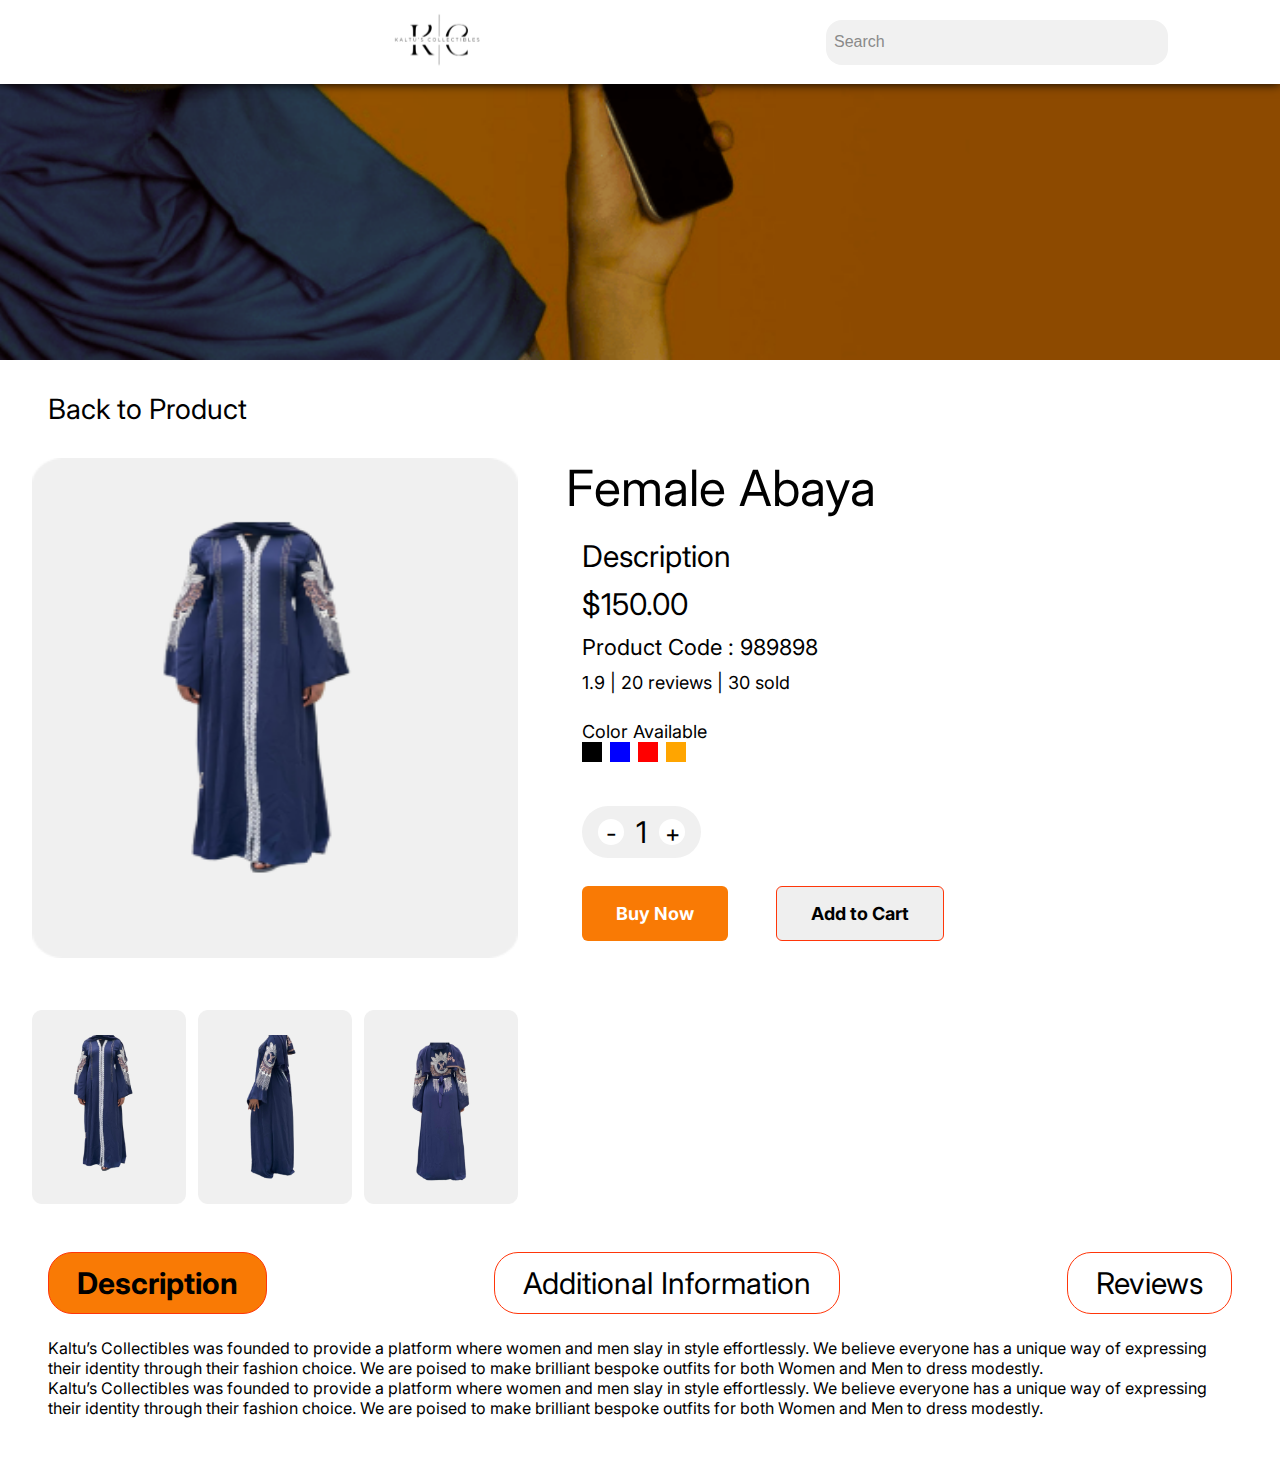
==== sproduct.html @ 217602b4 "added the product page" ====
<!DOCTYPE html>
<html lang="en">
  <head>
    <meta charset="UTF-8" />
    <meta name="viewport" content="width=device-width, initial-scale=1.0" />
    <link rel="preconnect" href="https://fonts.googleapis.com" />
    <link rel="preconnect" href="https://fonts.gstatic.com" crossorigin />
    <link rel="stylesheet" href="CSS/styles.css" />
    <link
      rel="stylesheet"
      href="https://cdnjs.cloudflare.com/ajax/libs/font-awesome/6.5.2/css/all.min.css"
      integrity="sha512-SnH5WK+bZxgPHs44uWIX+LLJAJ9/2PkPKZ5QiAj6Ta86w+fsb2TkcmfRyVX3pBnMFcV7oQPJkl9QevSCWr3W6A=="
      crossorigin="anonymous"
      referrerpolicy="no-referrer"
    />
    <link
      href="https://fonts.googleapis.com/css2?family=Headland+One&family=Inknut+Antiqua:wght@300;400;500;600;700;800;900&family=Inter:wght@100..900&family=Kaisei+Tokumin&display=swap"
      rel="stylesheet"
    />
    <title>Product | Kaltus Collectibles</title>
  </head>
  <body>
    <!-- Preloader -->
    <div id="preloader">
      <div id="loader-one"></div>
      <div id="loader-two"></div>
      <div id="loader-three"></div>
    </div>
    <div id="content" style="display: none">
      <header>
        <div style="width: 20px; height: 20px">
          <i class="fa-solid fa-bars" id="hamburger"></i>
        </div>
        <nav id="dropdownMenu">
          <ul>
            <li><a href="#"></a>Clothes</li>
            <li><a href="#"></a>Luxurious Scents</li>
            <li><a href="#"></a>Hijab</li>
            <li><a href="#"></a>Veils</li>
          </ul>
          <div>
            <div>
              <i class="fa-solid fa-gear"></i>
              <p>Settings</p>
            </div>
            <div>
              <i class="fa-solid fa-arrow-right-from-bracket"></i>
              <p>Log out</p>
            </div>
          </div>
        </nav>
        <div class="main-logo">
          <a href="index.html"><img src="IMAGES/logo/mainLogo.svg" alt="" /></a>
        </div>
        <div class="info">
          <input type="text" class="search" placeholder="Search" />
          <div class="icons">
            <i class="fa-solid fa-user"></i>
            <i class="fa-solid fa-cart-shopping"></i>
            <i class="fa-solid fa-arrow-right-from-bracket"></i>
          </div>
        </div>
      </header>
      <div class="products-hero"></div>
      <div class="back-btn">
        <p>Back to Product</p>
      </div>
      <main>
        <section id="product-image">
          <div class="main-image">
            <img
              src="IMAGES/abayaOneFront.png"
              alt=""
              width="100%"
              id="mainImg"
            />
          </div>

          <div class="small-img-group">
            <div class="small-image">
              <img
                src="IMAGES/abayaOneFront.png"
                alt=""
                width="100%"
                class="smallImg"
              />
            </div>

            <div class="small-image">
              <img
                src="IMAGES/abayaOneSide.png"
                alt=""
                width="100%"
                class="smallImg"
              />
            </div>
            <div class="small-image">
              <img
                src="IMAGES/abayaOneBack.png"
                alt=""
                width="100%"
                class="smallImg"
              />
            </div>
          </div>
        </section>
        <section class="details">
          <p class="product-name">Female Abaya</p>
          <p id="text">Description</p>
          <p class="price">$150.00</p>
          <p class="product-code">Product Code : 989898</p>
          <div class="review">
            <div class="rating"></div>
            <p>1.9 | 20 reviews | 30 sold</p>
          </div>
          <div class="colors">
            <label for="colors">Color Available</label>
            <div>
              <div style="background-color: black"></div>
              <div style="background-color: blue"></div>
              <div style="background-color: red"></div>
              <div style="background-color: orange"></div>
            </div>
          </div>
          <div class="quantity">
            <p class="operation">-</p>
            <p style="font-size: 30px">1</p>
            <p class="operation">+</p>
          </div>
          <div class="buttons">
            <button>Buy Now</button>
            <button>Add to Cart</button>
          </div>
        </section>
      </main>
      <section id="more-details">
        <ul>
          <li class="select active" data-target="#description">Description</li>
          <li class="select" data-target="#info">Additional Information</li>
          <li class="select" data-target="#review">Reviews</li>
        </ul>
        <div id="description" class="contents active">
          <p>
            Kaltu’s Collectibles was founded to provide a platform where women
            and men slay in style effortlessly. We believe everyone has a unique
            way of expressing their identity through their fashion choice. We
            are poised to make brilliant bespoke outfits for both Women and Men
            to dress modestly. <br />Kaltu’s Collectibles was founded to provide
            a platform where women and men slay in style effortlessly. We
            believe everyone has a unique way of expressing their identity
            through their fashion choice. We are poised to make brilliant
            bespoke outfits for both Women and Men to dress modestly.
          </p>
        </div>
        <div id="info" class="contents">
          <p>
            Kaltu’s Collectibles was founded to provide a platform where women
            and men slay in style effortlessly. We believe everyone has a unique
            way of expressing their identity through their fashion choice. We
            are poised to make brilliant bespoke outfits for both Women and Men
            to dress modestly. <br />Kaltu’s Collectibles was founded to provide
            a platform where women and men slay in style effortlessly. We
            believe everyone has a unique way of expressing their identity
            through their fashion choice. We are poised to make brilliant
            bespoke outfits for both Women and Men to dress modestly.
          </p>
        </div>
        <div id="review" class="contents">
          <p>
            Kaltu’s Collectibles was founded to provide a platform where women
            and men slay in style effortlessly. We believe everyone has a unique
            way of expressing their identity through their fashion choice. We
            are poised to make brilliant bespoke outfits for both Women and Men
            to dress modestly. <br />Kaltu’s Collectibles was founded to provide
            a platform where women and men slay in style effortlessly. We
            believe everyone has a unique way of expressing their identity
            through their fashion choice. We are poised to make brilliant
            bespoke outfits for both Women and Men to dress modestly.
          </p>
        </div>
      </section>
    </div>
    <script src="SCRIPTS/preloader.js"></script>
    <script src="SCRIPTS/scripts.js"></script>
  </body>
</html>
---- CSS/styles.css ----
:root {
  --font: "Inter", sans-serif;
  --medium-weight: 400;
}
* {
  margin: 0;
  padding: 0;
  box-sizing: border-box;
}
body {
  font-family: "Inter", sans-serif;
}
/* preloader */
#preloader {
  position: fixed;
  top: 50vh;
  left: 0;
  width: 100%;
  height: 100%;
  background: #fff;
  z-index: 9999;
  display: flex;
  justify-content: center;
  align-items: center;
  position: relative;
}

#loader-one {
  border: 5px solid #f3f3f3;
  border-top: 5px solid #e06800;
  border-radius: 50%;
  width: 120px;
  height: 120px;
  animation: spin 0.5s ease-in-out infinite;
  position: absolute;
}
#loader-two {
  border: 5px solid #f3f3f3;
  border-top: 5px solid #03037a;
  border-radius: 50%;
  width: 160px;
  height: 160px;
  animation: spin 1s ease-in-out infinite;
  position: absolute;
}
#loader-three {
  border: 5px solid #f3f3f3;
  border-top: 5px solid #f80000;
  border-radius: 50%;
  width: 200px;
  height: 200px;
  animation: spin 1.5s ease-in-out infinite;
  position: absolute;
}

@keyframes spin {
  0% {
    transform: rotate(0deg);
  }
  100% {
    transform: rotate(360deg);
  }
}
header {
  display: flex;
  justify-content: space-between;
  align-items: center;
  padding: 0 2rem;
  background-color: #fff;
  position: fixed;
  height: 84px;
  width: 100%;
  z-index: 1000;
  box-shadow: 0 0 10px 0 #000;
}

nav {
  height: 350px;
  width: 300px;
  display: none;
  flex-direction: column;
  justify-content: space-between;
  padding: 1rem 1.5rem 2rem;
  z-index: 1001;
  position: absolute;
  top: 83px;
  left: 1.5rem;
  background-color: #fff;
}
.show {
  display: flex;
  animation: slideDown 0.3s ease forwards;
}

@keyframes slideDown {
  from {
    opacity: 0;
    transform: translateY(-20%);
  }
  to {
    opacity: 1;
    transform: translateY(0);
  }
}
nav ul {
  display: flex;
  flex-direction: column;
  row-gap: 0.5rem;
}
nav ul li {
  font-size: 22px;
  cursor: pointer;
}

nav ul li,
nav > div > div > p {
  font-family: var(--font);
  list-style-type: none;
}
nav > div > div > p {
  font-size: 18px;
  cursor: pointer;
}
nav ul li a {
  text-decoration: none;
  color: #000;
}
nav > div {
  display: flex;
  flex-direction: column;
  row-gap: 0.5rem;
}
nav > div > div {
  display: flex;
  column-gap: 0.5rem;
  align-items: center;
}
#hamburger {
  font-size: 20px;
}
.icons,
.info {
  display: flex;
}
.info {
  align-items: center;
  column-gap: 3rem;
}
.icons {
  column-gap: 1rem;
}
.main-logo {
  max-width: 130px;
}
.main-logo img {
  width: 100%;
}
.search {
  width: 342px;
  height: 45px;
  border-radius: 16px;
  padding: 0.5rem;
  font-size: 16px;
  outline: none;
  border: none;
  background-color: #f1f1f1;
}
@media (max-width: 986px) {
  .search {
    width: 280px;
    height: 32px;
    border-radius: 12px;
  }
}
.search::placeholder {
  color: #8a8a8a;
}
button:hover {
  cursor: pointer;
}
.hero {
  background-image: url(../IMAGES/heroBanner.png);
  height: 100vh;
  background-size: cover;
  background-repeat: no-repeat;
  background-position: center;
}
@media (max-width: 1204px) {
  .hero {
    height: 80vh;
  }
}
@media (max-width: 986px) {
  .hero {
    height: 60vh;
  }
}
@media (max-width: 698px) {
  .hero {
    height: 45vh;
  }
}
@media (max-width: 498px) {
  .hero {
    height: 30vh;
  }
}
.description {
  display: flex;
  flex-direction: column;
  justify-content: center;
  align-items: center;
  height: 100%;
}
.description h1 {
  font-weight: 800;
  font-size: clamp(44px, 8vw, 96px);
  background-image: linear-gradient(to right, #f80000, #ff7c02);
  -webkit-background-clip: text;
  background-clip: text;
  color: transparent;
  font-family: var(--font);
}
.description h2 {
  font-family: var(--font);
  font-weight: var(--medium-weight);
  font-size: clamp(20px, 6vw, 56px);
  color: #fff;
}
.hero h3 {
  font-family: var(--font);
  font-weight: 700;
  font-size: clamp(14px, 3vw, 32px);
  color: #fff;
  margin-block: 0.75rem;
}
.hero button {
  font-size: clamp(12px, 3vw, 24px);
  font-weight: 700;
  padding: 8px 12px;
  background-color: #f97a05;
  border-radius: 16px;
  font-family: var(--font);
  border: none;
}
.products {
  margin: 3.875rem 2rem 1.5rem;
  display: grid;
  gap: 14px;
}
.products .products-title {
  margin-bottom: 1rem;
}
.products .products-title p {
  font-size: clamp(14px, 3vw, 27px);
  font-weight: var(--medium-weight);
  font-family: var(--font);
  display: flex;
  flex-direction: column;
}

.products .products-title p::after {
  content: " ";
  display: block;
  width: 99px;
  height: 9px;
  margin: 0.5rem 0 0 6px;
  border-radius: 16px;
  background-image: linear-gradient(to right, #f30202, #f97a05);
}
.products .products-content {
  padding: 1rem 2rem 0.5rem;
  background-color: #f0f0f0;
  border-radius: 24px;
  width: 100%;
}
.products .products-content > div:nth-child(2) {
  display: flex;
  flex-direction: column;
  row-gap: 0.5rem;
}
.products .products-content > div:nth-child(2) p:first-child {
  font-family: "HeedlandOne", serif;
  font-size: 30px;
}
.products .products-content > div:nth-child(2) p:nth-child(2) {
  font-family: var(--font);
  font-size: 14px;
}
.products .products-content > div:nth-child(2) button {
  width: max-content;
  font-size: 10px;
  border: 1px solid #ff360a;
  border-radius: 8px;
  padding: 8px 24px;
  align-self: flex-end;
  margin-right: 0.5rem;
}
.products .products-content > div:nth-child(2) button:hover {
  background-color: #ff360a;
  scale: 1.05;
  transition: all 300ms ease-in-out;
}
.products .products-container {
  display: grid;
  grid-template-columns: repeat(auto-fit, minmax(300px, 1fr));
  column-gap: 20px;
  row-gap: 3rem;
  margin-bottom: 3rem;
  align-items: center;
}
.products .product {
  max-width: 381px;
  max-height: 508px;
}
.products .product img {
  width: 100%;
  height: 100%;
}

.banners {
  display: grid;
  grid-template-columns: repeat(auto-fit, minmax(350px, 1fr));
  gap: 1.5rem;
  margin-bottom: 4rem;
}
.banners > div {
  max-width: 100%;
  max-height: 400px;
  position: relative;
}
.banners > div img {
  width: 100%;
  height: 100%;
}
.banners > div > div {
  padding-inline: 1rem;
  position: absolute;
  top: 40%;
  display: flex;
  flex-direction: column;
  align-items: center;
}
.banners > div:first-child > div {
  right: 0vmax;
}
.banners > div > div p {
  font-family: "HeadlandOne", serif;
  font-size: clamp(20px, 5vw, 50px);
}
.banners > div > div button {
  font-family: var(--font);
  font-size: 12px;
  border: 1px solid #000;
  border-radius: 8px;
  padding: 8px 20px;
  background-color: transparent;
}
.testimony h1 {
  font-family: var(--font);
  font-size: clamp(20px, 6vw, 56px);
  font-weight: var(--medium-weight);
  text-align: center;
}
.blog {
  margin: 0.5rem 2rem 60px;
  display: grid;
  gap: 20px;
}
.blog .blog-info-cont {
  display: grid;
  grid-template-columns: repeat(auto-fit, minmax(300px, 1fr));
  column-gap: 20px;
  row-gap: 2rem;
}
.blog .blog-about {
  display: flex;
  justify-content: space-between;
  margin-block: 0.67rem 0.335rem;
}
.blog .blog-about p {
  font-size: 14px;
  font-weight: var(--medium-weight);
  font-family: var(--font);
  color: #ff360a;
}
.blog .blog-content {
  margin: 1rem 0.335rem;
  display: flex;
  column-gap: 12px;
  align-items: center;
}
.blog .blog-content::before {
  content: " ";
  display: block;
  width: 50px;
  height: 6px;
  border-radius: 16px;
  background-image: linear-gradient(to right, #f30202, #f97a05);
}
.blog .blog-content p {
  font-size: 21px;
  font-weight: var(--medium-weight);
  font-family: var(--font);
}
.blog .blog-banner img {
  width: 100%;
  border-radius: 24px;
}
.about {
  font-family: var(--font);
  font-weight: var(--medium-weight);
  font-size: 12px;
  line-height: 20px;
}
.mail-service {
  background-image: url(../images/subscriptionBanner.jpg);
  height: 450px;
  border-radius: 50px;
  display: flex;
  flex-direction: column;
  align-items: center;
  justify-content: center;
  margin-block: 3rem;
  margin-inline: 2rem;
  text-align: center;
  background-size: cover;
  background-position: center;
}
.mail-service p:nth-child(1) {
  font-family: "Inknut Antiqua", serif;
  font-weight: bold;
  font-size: 44px;
  color: #fff504;
}
.mail-service p:nth-child(2),
.mail-service p:nth-child(3) {
  font-family: "Kaisei Tokumin", serif;
  font-weight: bold;
  font-size: 56px;
  color: #fff;
}
.mail-service p:nth-child(2) {
  font-size: 56px;
}
.mail-service p:nth-child(3) {
  font-size: 30px;
}
.mail-service form {
  position: relative;
  margin-top: 1.5rem;
}
.mail-service form input {
  width: 540px;
  height: 68px;
  border-radius: 16px;
  border: none;
  outline: none;
  padding-inline: 1rem;
  font-size: 20px;
  font-family: var(--font);
}

.mail-service form button {
  height: 32px;
  width: 140px;
  font-size: 12px;
  color: #fff;
  font-weight: 600;
  background-color: #a40808;
  border: none;
  outline: none;
  position: absolute;
  right: 20px;
  top: 18px;
  border-radius: 6px;
}
.qualities {
  margin: 2rem 2rem;
  display: grid;
  grid-template-columns: repeat(auto-fit, minmax(200px, 1fr));
  column-gap: 3rem;
  row-gap: 1.4rem;
}
.qualities div {
  display: flex;
  align-items: center;
  width: max-content;
}
.qualities div p {
  font-size: clamp(14px, 4vw, 21px);
  font-family: var(--font);
  font-weight: var(--medium-weight);
  margin-left: 0.335rem;
}
.qualities div i {
  font-size: 21px;
}
footer {
  padding: 5rem 2rem;
  background-color: #f0f0f0;
  display: flex;
  justify-content: space-between;
}
footer .footer-logo {
  max-width: 272px;
}
footer .footer-logo img {
  width: 100%;
}
footer ul {
  display: flex;
  flex-direction: column;
  row-gap: 1rem;
}
footer ul li {
  list-style-type: none;
}
footer ul li a,
footer div p a {
  text-decoration: none;
  color: #000;
}
footer .socials {
  display: flex;
  flex-direction: column;
  row-gap: 1rem;
}

main {
  font-family: var(--font);
  padding-inline: 2rem;
  display: flex;
  gap: 3rem;
}
.products-hero {
  background: url(../IMAGES/CartHeroBanner.png) no-repeat center;
  height: 40vh;
  width: 100%;
  background-size: cover;
}

.back-btn {
  display: flex;
  column-gap: 0.5rem;
  margin: 2rem 3rem;
}
.back-btn p {
  font-size: 28px;
  font-family: var(--font);
  font-weight: var(--medium-weight);
}

.details {
  display: flex;
  flex-direction: column;
  row-gap: 0.75rem;
  margin-left: 1rem;
}
.product-name {
  font-size: clamp(20px, 5vw, 50px);
  margin-bottom: 0.5rem;
  margin-left: -1rem;
}
.price,
#text {
  font-size: 30px;
}
.product-code {
  font-size: 22px;
}
.review p,
.colors label {
  font-size: 18px;
}
.colors {
  margin-block: 1rem 2rem;
}
.colors > div {
  display: flex;
  column-gap: 0.5rem;
}
.colors > div > div {
  width: 20px;
  height: 20px;
}
.quantity {
  display: flex;
  column-gap: 0.75rem;
  background-color: #f0f0f0;
  width: fit-content;
  padding: 8px 16px;
  align-items: center;
  border-radius: 50px;
}
.operation {
  background-color: #fff;
  width: 26px;
  height: 26px;
  border-radius: 13px;
  display: grid;
  place-items: center;
  font-size: 24px;
}
.buttons {
  display: flex;
  column-gap: 3rem;
  margin-top: 1rem;
}
.buttons button {
  font-family: var(--font);
  font-weight: 700;
  font-size: 18px;
  padding: 16px 34px;
  border-radius: 6px;
}
.buttons button:first-child {
  border: none;
  background-color: #f97a05;
  color: #fff;
}
.buttons button:last-child {
  border: 1px solid #ff360a;
}
#product-image {
  width: 40%;
}
.main-image {
  margin-bottom: 3rem;
}
.main-image img {
  max-height: 500px;
  height: 100%;
}
.small-img-group {
  display: flex;
  justify-content: space-between;
  column-gap: 0.75rem;
}
.small-image {
  cursor: pointer;
  flex-basis: 33%;
}
.small-image img {
  height: 100%;
}

#more-details {
  margin: 3rem;
}

#more-details ul {
  display: flex;
  justify-content: space-between;
  gap: 2rem;
  margin-bottom: 1.5rem;
}
.select {
  font-size: 30px;
  font-family: var(--font);
  padding: 12px 28px;
  border: 1px solid #ff360a;
  max-width: fit-content;
  border-radius: 24px;
  list-style-type: none;
  cursor: pointer;
  text-align: center;
}
.select.active {
  background-color: #f97a05;
  color: #000;
  font-weight: bold;
}
.contents {
  display: none;
}
.contents.active {
  display: block;
}
@media (max-width: 768px) {
  main {
    flex-direction: column;
  }
  #product-image {
    width: 100%;
  }
  .main-image img {
    max-height: max-content;
    height: 100%;
  }
  #more-details ul {
    flex-direction: column;
  }
}
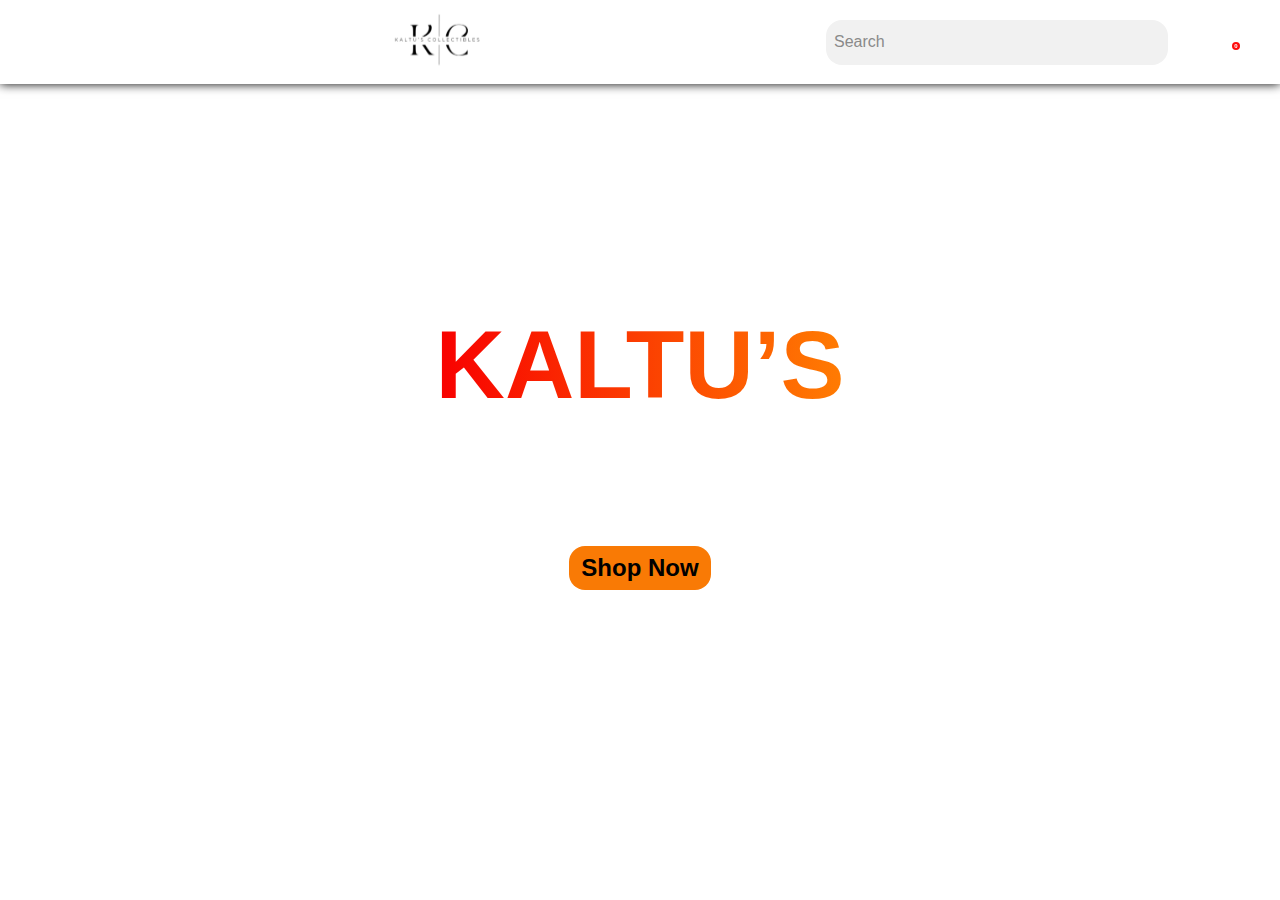
==== commit 7dde5e99: "making changes to single products" ====
--- a/sproduct.html
+++ b/sproduct.html
@@ -63,7 +63,8 @@
       </header>
       <div class="products-hero"></div>
       <div class="back-btn">
-        <p>Back to Product</p>
+        <i class="fa-solid fa-caret-left"></i>
+        <p><strong>Back to Product</strong></p>
       </div>
       <main>
         <section id="product-image">
@@ -77,7 +78,7 @@
           </div>
 
           <div class="small-img-group">
-            <div class="small-image">
+            <div class="small-image front-image">
               <img
                 src="IMAGES/abayaOneFront.png"
                 alt=""
@@ -86,7 +87,7 @@
               />
             </div>
 
-            <div class="small-image">
+            <div class="small-image side-image">
               <img
                 src="IMAGES/abayaOneSide.png"
                 alt=""
@@ -94,7 +95,7 @@
                 class="smallImg"
               />
             </div>
-            <div class="small-image">
+            <div class="small-image back-image">
               <img
                 src="IMAGES/abayaOneBack.png"
                 alt=""
@@ -105,13 +106,19 @@
           </div>
         </section>
         <section class="details">
-          <p class="product-name">Female Abaya</p>
-          <p id="text">Description</p>
-          <p class="price">$150.00</p>
-          <p class="product-code">Product Code : 989898</p>
+          <p class="product-name"></p>
+          <p id="text"></p>
+          <p class="price"></p>
+          <p class="product-code"></p>
           <div class="review">
-            <div class="rating"></div>
-            <p>1.9 | 20 reviews | 30 sold</p>
+            <div class="stars">
+              <i class="fa-solid fa-star"></i>
+              <i class="fa-solid fa-star"></i>
+              <i class="fa-solid fa-star"></i>
+              <i class="fa-solid fa-star"></i>
+              <i class="fa-solid fa-star"></i>
+            </div>
+            <p></p>
           </div>
           <div class="colors">
             <label for="colors">Color Available</label>
@@ -123,9 +130,9 @@
             </div>
           </div>
           <div class="quantity">
-            <p class="operation">-</p>
-            <p style="font-size: 30px">1</p>
-            <p class="operation">+</p>
+            <p class="operation" id="decrement">-</p>
+            <p style="font-size: 24px" id="quantity-value">1</p>
+            <p class="operation" id="increment">+</p>
           </div>
           <div class="buttons">
             <button>Buy Now</button>
@@ -179,8 +186,84 @@
           </p>
         </div>
       </section>
+      <section id="similar-products" class="products-container"></section>
     </div>
+    <script>
+      let numberOfItems = document.getElementById("quantity-value");
+      const decrement = document.getElementById("decrement");
+      const increment = document.getElementById("increment");
+      const operation = document.getElementsByClassName("operation");
+
+      const mainImage = document.getElementById("mainImg");
+      const smallImage = document.getElementsByClassName("smallImg");
+
+      const backBtn = document.querySelector(".back-btn");
+      //  back button on products page
+      backBtn.addEventListener("click", () => {
+        if (window.history.length > 1) {
+          window.history.back();
+        } else {
+          window.location.href = "index.html";
+        }
+      });
+
+      // product details page tab selection
+
+      class Tab {
+        constructor(container) {
+          this.container = container;
+          this.select = container.querySelectorAll("#more-details ul .select");
+        }
+        init() {
+          this.select.forEach((tab) => {
+            tab.addEventListener("click", (e) => {
+              this.toggleTabs(e);
+              this.toggleContent(e);
+            });
+          });
+        }
+        toggleTabs(e) {
+          this.select.forEach((tab) => tab.classList.remove("active"));
+          e.target.classList.add("active");
+        }
+        toggleContent(e) {
+          this.container.querySelectorAll(".contents").forEach((item) => {
+            item.classList.remove("active");
+          });
+
+          const selector = e.target.getAttribute("data-target");
+          const selected = this.container.querySelector(selector);
+          selected.classList.add("active");
+        }
+      }
+
+      const tabs = new Tab(document.querySelector("#more-details"));
+      tabs.init();
+
+      // increment and decrementing number of items in single product detail page
+      increment.addEventListener("click", () => {
+        numberOfItems.innerHTML++;
+      });
+      decrement.addEventListener("click", () => {
+        if (numberOfItems.innerHTML >= 2) {
+          numberOfItems.innerHTML--;
+        }
+      });
+
+      //  image slider for product page
+
+      smallImage[0].onclick = () => {
+        mainImage.src = smallImage[0].src;
+      };
+      smallImage[1].onclick = () => {
+        mainImage.src = smallImage[1].src;
+      };
+      smallImage[2].onclick = () => {
+        mainImage.src = smallImage[2].src;
+      };
+    </script>
     <script src="SCRIPTS/preloader.js"></script>
     <script src="SCRIPTS/scripts.js"></script>
+    <script src="SCRIPTS/showDetails.js"></script>
   </body>
 </html>
--- a/CSS/styles.css
+++ b/CSS/styles.css
@@ -148,6 +148,27 @@
 }
 .icons {
   column-gap: 1rem;
+}
+.cart-items {
+  position: relative;
+}
+.cart-items div {
+  position: absolute;
+  top: -10%;
+  left: 75%;
+  width: 8px;
+  height: 8px;
+  border-radius: 50%;
+  background-color: #fe0c0c;
+  display: flex;
+  justify-content: center;
+  align-items: center;
+}
+.cart-items div p {
+  font-size: 6px;
+  font-weight: 700;
+  font-family: var(--font);
+  color: #fff;
 }
 .main-logo {
   max-width: 130px;
@@ -192,19 +213,15 @@
 }
 @media (max-width: 986px) {
   .hero {
-    height: 60vh;
+    height: 70vh;
   }
 }
 @media (max-width: 698px) {
   .hero {
-    height: 45vh;
-  }
-}
-@media (max-width: 498px) {
-  .hero {
-    height: 30vh;
-  }
-}
+    height: 50vh;
+  }
+}
+
 .description {
   display: flex;
   flex-direction: column;
@@ -268,33 +285,33 @@
   border-radius: 16px;
   background-image: linear-gradient(to right, #f30202, #f97a05);
 }
-.products .products-content {
-  padding: 1rem 2rem 0.5rem;
-  background-color: #f0f0f0;
-  border-radius: 24px;
-  width: 100%;
-}
+
 .products .products-content > div:nth-child(2) {
   display: flex;
   flex-direction: column;
   row-gap: 0.5rem;
-}
-.products .products-content > div:nth-child(2) p:first-child {
+  text-decoration: none;
+}
+.products .products-content div:nth-child(2) p:first-child {
   font-family: "HeedlandOne", serif;
   font-size: 30px;
-}
-.products .products-content > div:nth-child(2) p:nth-child(2) {
+  color: #000;
+}
+.products .products-content div:nth-child(2) p:nth-child(2) {
   font-family: var(--font);
   font-size: 14px;
-}
-.products .products-content > div:nth-child(2) button {
+  color: #000;
+}
+.products .products-content div:nth-child(2) button {
   width: max-content;
   font-size: 10px;
   border: 1px solid #ff360a;
   border-radius: 8px;
   padding: 8px 24px;
+  margin-right: 0.5rem;
+  text-decoration: none;
+  color: #000;
   align-self: flex-end;
-  margin-right: 0.5rem;
 }
 .products .products-content > div:nth-child(2) button:hover {
   background-color: #ff360a;
@@ -305,13 +322,25 @@
   display: grid;
   grid-template-columns: repeat(auto-fit, minmax(300px, 1fr));
   column-gap: 20px;
-  row-gap: 3rem;
+  row-gap: 20px;
   margin-bottom: 3rem;
   align-items: center;
+}
+.products .products-container a {
+  display: flex;
+  flex-direction: column;
+  justify-content: space-between;
+  height: 100%;
+  text-decoration: none;
+  padding: 1rem 2rem 0.5rem;
+  background-color: #f0f0f0;
+  border-radius: 24px;
+  width: 100%;
 }
 .products .product {
   max-width: 381px;
   max-height: 508px;
+  margin-inline: auto;
 }
 .products .product img {
   width: 100%;
@@ -544,6 +573,11 @@
   display: flex;
   column-gap: 0.5rem;
   margin: 2rem 3rem;
+  align-items: center;
+  cursor: pointer;
+}
+.back-btn i {
+  font-size: 36px;
 }
 .back-btn p {
   font-size: 28px;
@@ -568,6 +602,10 @@
 }
 .product-code {
   font-size: 22px;
+}
+.review {
+  display: flex;
+  column-gap: 0.5rem;
 }
 .review p,
 .colors label {
@@ -598,9 +636,11 @@
   width: 26px;
   height: 26px;
   border-radius: 13px;
-  display: grid;
-  place-items: center;
+  display: flex;
+  justify-content: center;
+  align-items: center;
   font-size: 24px;
+  cursor: pointer;
 }
 .buttons {
   display: flex;
@@ -640,6 +680,9 @@
 .small-image {
   cursor: pointer;
   flex-basis: 33%;
+  /* padding: 1rem; */
+  background-color: #f0f0f0;
+  border-radius: 10px;
 }
 .small-image img {
   height: 100%;
@@ -673,9 +716,13 @@
 }
 .contents {
   display: none;
+  line-height: 32px;
 }
 .contents.active {
   display: block;
+}
+.stars i {
+  color: #d9d9d9;
 }
 @media (max-width: 768px) {
   main {
